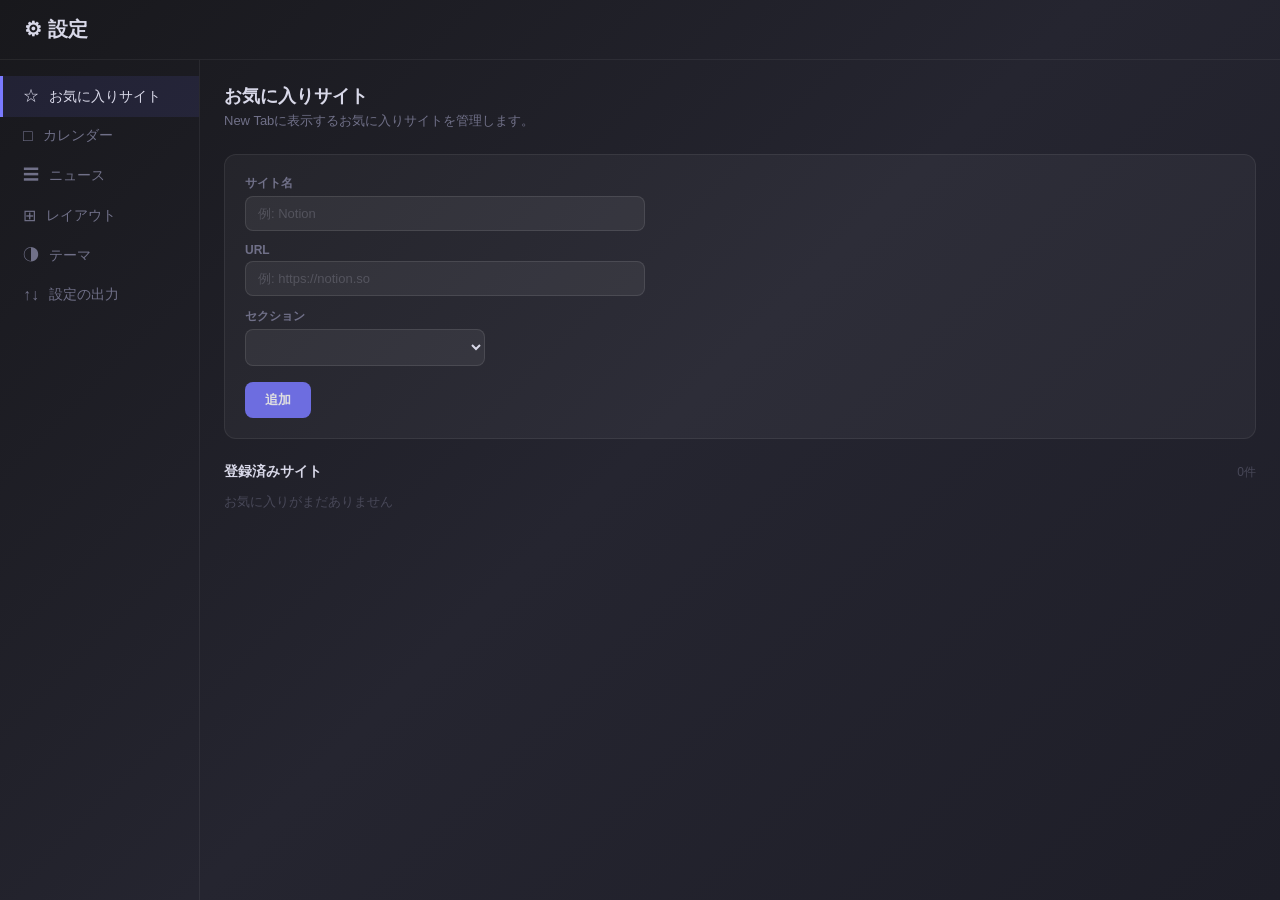
==== options.html @ ac112217 "feat: v1.3.0 - 複数カレンダー対応・レイアウト設定・予定追加モーダルを追加 - Google Calendar API OAuth2連携を追加（identity権限・oauth2設定） " ====
<!DOCTYPE html>
<html lang="ja">
<head>
  <meta charset="UTF-8">
  <meta name="viewport" content="width=device-width, initial-scale=1.0">
  <title>設定 - Custom New Tab</title>
  <link rel="stylesheet" href="css/options.css">
  <script src="js/theme.js"></script>
</head>
<body>
  <div class="options-wrapper">
    <header class="options-header">
      <h1>⚙ 設定</h1>
    </header>
    <div class="options-body">
      <nav class="sidebar">
        <ul class="sidebar-list">
          <li class="sidebar-item active" data-section="favorites">
            <span class="sidebar-icon">☆</span>
            <span class="sidebar-label">お気に入りサイト</span>
          </li>
          <li class="sidebar-item" data-section="calendar">
            <span class="sidebar-icon">□</span>
            <span class="sidebar-label">カレンダー</span>
          </li>
          <li class="sidebar-item" data-section="news">
            <span class="sidebar-icon">☰</span>
            <span class="sidebar-label">ニュース</span>
          </li>
<li class="sidebar-item" data-section="layout">
            <span class="sidebar-icon">⊞</span>
            <span class="sidebar-label">レイアウト</span>
          </li>
          <li class="sidebar-item" data-section="theme">
            <span class="sidebar-icon">◑</span>
            <span class="sidebar-label">テーマ</span>
          </li>
          <li class="sidebar-item" data-section="export">
            <span class="sidebar-icon">↑↓</span>
            <span class="sidebar-label">設定の出力</span>
          </li>
        </ul>
      </nav>
      <main class="main-pane">
        <!-- お気に入りサイト -->
        <div class="settings-section active" id="section-favorites">
          <h2 class="section-title">お気に入りサイト</h2>
          <p class="section-desc">New Tabに表示するお気に入りサイトを管理します。</p>
          <form id="add-fav-form" class="add-form">
            <div class="form-row">
              <div class="form-group">
                <label for="fav-name">サイト名</label>
                <input type="text" id="fav-name" placeholder="例: Notion">
              </div>
              <div class="form-group">
                <label for="fav-url">URL</label>
                <input type="url" id="fav-url" placeholder="例: https://notion.so">
              </div>
              <div class="form-group">
                <label>セクション</label>
                <div class="category-select-wrapper">
                  <select id="fav-category" class="inline-select"></select>
                  <input type="text" id="fav-category-new" class="inline-input" placeholder="新しいセクション名" style="display:none">
                  <button type="button" class="btn btn-inline-cancel" id="cancel-new-category" style="display:none">キャンセル</button>
                </div>
              </div>
            </div>
            <button type="submit" class="btn btn-add">追加</button>
          </form>
          <div class="fav-list-header">
            <h3>登録済みサイト</h3>
            <span class="fav-count" id="fav-count">0件</span>
          </div>
          <div id="favorites-list" class="favorites-list">
            <p class="empty-msg">お気に入りがまだありません</p>
          </div>
        </div>
        <!-- カレンダー（v1.3: OAuth + iCal ハイブリッド対応） -->
        <div class="settings-section" id="section-calendar">
          <h2 class="section-title">カレンダー</h2>

          <!-- ===== 予定追加機能ON/OFF ===== -->
          <div class="add-form" style="margin-bottom:20px">
            <div style="display:flex;align-items:center;justify-content:space-between">
              <div>
                <h3 style="font-size:14px;color:var(--text-heading);margin-bottom:4px">予定追加機能</h3>
                <p class="section-desc" style="margin-bottom:0">ONにすると、カレンダーの日付クリックでGoogleカレンダーに予定を追加できます。</p>
              </div>
              <div class="toggle-switch" id="toggle-event-add"></div>
            </div>
          </div>

          <!-- ===== Google OAuth セクション ===== -->
          <div class="cal-subsection">
            <h3 class="subsection-title">🔗 Googleアカウント（OAuth）</h3>
            <p class="section-desc">Googleアカウントでログインして、Calendar APIで予定を取得します。</p>

            <div class="add-form">
              <div class="form-row">
                <div class="form-group">
                  <label>カラー</label>
                  <div class="cal-color-presets" id="new-cal-color-presets">
                    <span class="cal-preset-dot active" data-color="#6c63ff" style="background:#6c63ff"></span>
                    <span class="cal-preset-dot" data-color="#3d8bff" style="background:#3d8bff"></span>
                    <span class="cal-preset-dot" data-color="#4caf50" style="background:#4caf50"></span>
                    <span class="cal-preset-dot" data-color="#f9c74f" style="background:#f9c74f"></span>
                    <span class="cal-preset-dot" data-color="#e8853d" style="background:#e8853d"></span>
                    <span class="cal-preset-dot" data-color="#ff6b6b" style="background:#ff6b6b"></span>
                  </div>
                </div>
              </div>
              <button type="button" class="btn btn-add" id="add-gcal-btn">Googleアカウントでログイン</button>
              <div id="gcal-add-status" class="ical-status"></div>
            </div>

            <div class="cal-list-header">
              <h4>登録済みアカウント</h4>
            </div>
            <div id="calendar-list" class="calendar-list"></div>
          </div>

          <!-- ===== iCal URL セクション ===== -->
          <div class="cal-subsection" style="margin-top:28px;padding-top:20px;border-top:1px solid var(--divider)">
            <h3 class="subsection-title">📅 iCal URL</h3>
            <p class="section-desc">Outlook、Apple Calendar、その他のカレンダーをiCal URL（.ics）で追加できます。</p>

            <div class="add-form">
              <div class="form-row">
                <div class="form-group" style="flex:2">
                  <label>カレンダー名</label>
                  <input type="text" id="ical-name-input" placeholder="例：会社Outlook" />
                </div>
                <div class="form-group">
                  <label>カラー</label>
                  <div class="cal-color-presets" id="ical-color-presets">
                    <span class="cal-preset-dot active" data-color="#999999" style="background:#999999"></span>
                    <span class="cal-preset-dot" data-color="#6c63ff" style="background:#6c63ff"></span>
                    <span class="cal-preset-dot" data-color="#3d8bff" style="background:#3d8bff"></span>
                    <span class="cal-preset-dot" data-color="#4caf50" style="background:#4caf50"></span>
                    <span class="cal-preset-dot" data-color="#e8853d" style="background:#e8853d"></span>
                    <span class="cal-preset-dot" data-color="#ff6b6b" style="background:#ff6b6b"></span>
                  </div>
                </div>
              </div>
              <div class="form-row">
                <div class="form-group" style="flex:1">
                  <label>iCal URL</label>
                  <input type="url" id="ical-url-input" placeholder="https://...ical / .ics" />
                </div>
              </div>
              <button type="button" class="btn btn-add" id="add-ical-btn">iCal URLを追加</button>
              <div id="ical-add-status" class="ical-status"></div>
            </div>

            <div class="cal-list-header">
              <h4>登録済みiCal</h4>
            </div>
            <div id="ical-list" class="calendar-list"></div>
          </div>

          <!-- ===== 注意事項 ===== -->
          <div class="ical-help" style="margin-top:24px">
            <h3>注意事項</h3>
            <ol>
              <li><strong>Googleカレンダー</strong>は「Googleアカウントでログイン」（OAuth）を推奨</li>
              <li><strong>Outlook / Apple Calendar等</strong>はiCal URLで追加</li>
              <li>同じカレンダーを両方に登録すると予定が重複する場合があります（簡易重複排除あり）</li>
              <li>OAuthトークンは1時間で期限切れ → 自動リフレッシュされます</li>
              <li>iCal URLはCORS制限を受ける場合があります（プロキシ設定が必要な場合あり）</li>
            </ol>
          </div>
        </div>
        <!-- ニュース -->
        <div class="settings-section" id="section-news">
          <h2 class="section-title">ニュース</h2>
          <p class="section-desc">ニュースのソースを切り替えます。</p>
          <div class="add-form">
            <div class="form-row">
              <div class="form-group">
                <label for="news-source">ソース</label>
                <select id="news-source" class="inline-select" style="max-width:400px">
                  <option value="google-general">Google ニュース（総合）</option>
                  <option value="google-tech">Google ニュース（テクノロジー）</option>
                  <option value="google-business">Google ニュース（ビジネス）</option>
                  <option value="google-sports">Google ニュース（スポーツ）</option>
                  <option value="google-entertainment">Google ニュース（エンタメ）</option>
                  <option value="google-science">Google ニュース（科学）</option>
                  <option value="google-health">Google ニュース（健康）</option>
                  <option value="custom">カスタム RSS URL</option>
                </select>
              </div>
              <div class="form-group" id="custom-rss-group" style="display:none">
                <label for="custom-rss-url">RSS URL</label>
                <input type="url" id="custom-rss-url" placeholder="例: https://example.com/feed">
              </div>
            </div>
            <button type="button" class="btn btn-add" id="save-news-source">保存</button>
            <div id="news-status" class="ical-status"></div>
          </div>
        </div>
<!-- v1.3: レイアウト -->
        <div class="settings-section" id="section-layout">
          <h2 class="section-title">レイアウト</h2>
          <p class="section-desc">表示するウィジェットと配置カラムを設定します。</p>
          <div class="add-form">
            <h3 style="font-size:14px;color:var(--text-heading);margin-bottom:8px">ウィジェット配置</h3>
            <p class="section-desc">ウィジェットをドラッグして列を変更、トグルで表示/非表示を切り替えます。</p>
            <div class="layout-dnd-container" id="layout-dnd-container">
              <div class="layout-col-zone">
                <div class="layout-col-label">左</div>
                <div class="layout-drop-area" data-zone="left" id="zone-left"></div>
              </div>
              <div class="layout-resize-handle" data-handle-idx="0"></div>
              <div class="layout-col-zone">
                <div class="layout-col-label">中央</div>
                <div class="layout-drop-area" data-zone="center" id="zone-center"></div>
              </div>
              <div class="layout-resize-handle" data-handle-idx="1"></div>
              <div class="layout-col-zone">
                <div class="layout-col-label">右</div>
                <div class="layout-drop-area" data-zone="right" id="zone-right"></div>
              </div>
            </div>
            <p class="section-desc" style="margin-top:8px">境界線をドラッグしてカラム幅を調整。</p>
            <div class="layout-hidden-tray">
              <div class="layout-col-label" style="margin-bottom:6px">非表示</div>
              <div class="layout-drop-area layout-drop-area--hidden" data-zone="hidden" id="zone-hidden"></div>
            </div>
          </div>
        </div>
        <!-- テーマ -->
        <div class="settings-section" id="section-theme">
          <h2 class="section-title">テーマ</h2>
          <p class="section-desc">New Tabと設定画面の配色テーマを選択します。</p>
          <div class="theme-grid" id="theme-grid"></div>
        </div>
        <!-- 設定の出力 -->
        <div class="settings-section" id="section-export">
          <h2 class="section-title">設定の出力</h2>
          <p class="section-desc">設定のバックアップと復元ができます。※Googleアカウント（OAuth）のトークンは除外されます。インポート後は再ログインが必要です。</p>
          <div class="add-form">
            <h3 style="font-size:14px;color:var(--text-heading);margin-bottom:12px">エクスポート</h3>
            <p class="section-desc">現在の設定をJSONファイルとして保存します。</p>
            <button type="button" class="btn btn-add" id="export-btn">設定をエクスポート</button>
          </div>
          <div class="add-form">
            <h3 style="font-size:14px;color:var(--text-heading);margin-bottom:12px">インポート</h3>
            <p class="section-desc">JSONファイルから設定を復元します。<strong>現在の設定は全て上書きされます。</strong></p>
            <label class="btn btn-add" style="display:inline-block;cursor:pointer;">
              ファイルを選択してインポート
              <input type="file" id="import-file-input" accept=".json" style="display:none">
            </label>
            <div id="import-status" class="ical-status"></div>
          </div>
        </div>
      </main>
    </div>
    <div class="modal-overlay" id="modal-overlay">
      <div class="modal-dialog">
        <p class="modal-message" id="modal-message"></p>
        <div class="modal-actions">
          <button class="btn btn-modal-cancel" id="modal-cancel">キャンセル</button>
          <button class="btn btn-modal-confirm" id="modal-confirm">🗑️</button>
        </div>
      </div>
    </div>
    <div id="status-msg" class="status-msg"></div>
  </div>
  <script src="js/options.js"></script>
</body>
</html>
---- css/options.css ----
/* ===== テーマ定義 ===== */
:root, [data-theme="dark-purple"] {
  --bg-gradient: linear-gradient(135deg, #0f0c29, #302b63, #24243e);
  --card-bg: rgba(255,255,255,0.07);
  --card-border: rgba(255,255,255,0.1);
  --text-primary: #e0e0e0;
  --text-heading: #fff;
  --text-secondary: #8b9dc3;
  --text-muted: #666;
  --text-placeholder: rgba(255,255,255,0.3);
  --accent: #6c63ff;
  --accent-light: rgba(108,99,255,0.12);
  --accent-glow: rgba(108,99,255,0.3);
  --input-bg: rgba(255,255,255,0.08);
  --input-border: rgba(255,255,255,0.12);
  --input-focus-border: rgba(108,99,255,0.6);
  --input-focus-bg: rgba(255,255,255,0.12);
  --hover-bg: rgba(255,255,255,0.05);
  --divider: rgba(255,255,255,0.08);
  --danger: #ff6b6b;
  --danger-bg: rgba(255,107,107,0.15);
  --sidebar-active-bg: rgba(108,99,255,0.12);
  --sidebar-active-border: #6c63ff;
  --option-bg: #1e1b3a;
}
[data-theme="midnight"] {
  --bg-gradient: linear-gradient(135deg, #020b1a, #0a1e3d, #071533);
  --card-bg: rgba(50,120,220,0.07); --card-border: rgba(50,120,220,0.12);
  --text-primary: #c8d6e8; --text-heading: #e8f0ff; --text-secondary: #6889b3; --text-muted: #3a5070;
  --text-placeholder: rgba(200,214,232,0.3);
  --accent: #3d8bff; --accent-light: rgba(61,139,255,0.12); --accent-glow: rgba(61,139,255,0.3);
  --input-bg: rgba(50,120,220,0.1); --input-border: rgba(50,120,220,0.15);
  --input-focus-border: rgba(61,139,255,0.6); --input-focus-bg: rgba(50,120,220,0.18);
  --hover-bg: rgba(50,120,220,0.05); --divider: rgba(50,120,220,0.1);
  --danger: #ff6b6b; --danger-bg: rgba(255,107,107,0.15);
  --sidebar-active-bg: rgba(61,139,255,0.12); --sidebar-active-border: #3d8bff;
  --option-bg: #0c1e38;
}
[data-theme="forest"] {
  --bg-gradient: linear-gradient(135deg, #060f08, #142a18, #0e2012);
  --card-bg: rgba(60,180,100,0.06); --card-border: rgba(60,180,100,0.1);
  --text-primary: #c0d8c8; --text-heading: #e0f0e4; --text-secondary: #5ea07a; --text-muted: #3a6050;
  --text-placeholder: rgba(192,216,200,0.3);
  --accent: #4caf50; --accent-light: rgba(76,175,80,0.12); --accent-glow: rgba(76,175,80,0.3);
  --input-bg: rgba(60,180,100,0.08); --input-border: rgba(60,180,100,0.12);
  --input-focus-border: rgba(76,175,80,0.6); --input-focus-bg: rgba(60,180,100,0.15);
  --hover-bg: rgba(60,180,100,0.05); --divider: rgba(60,180,100,0.08);
  --danger: #ff6b6b; --danger-bg: rgba(255,107,107,0.15);
  --sidebar-active-bg: rgba(76,175,80,0.12); --sidebar-active-border: #4caf50;
  --option-bg: #0c1a10;
}
[data-theme="sunset"] {
  --bg-gradient: linear-gradient(135deg, #1a0e05, #33201a, #281208);
  --card-bg: rgba(255,160,80,0.06); --card-border: rgba(255,160,80,0.1);
  --text-primary: #e0d0c0; --text-heading: #f5e8d8; --text-secondary: #b08860; --text-muted: #705838;
  --text-placeholder: rgba(224,208,192,0.3);
  --accent: #e8853d; --accent-light: rgba(232,133,61,0.12); --accent-glow: rgba(232,133,61,0.3);
  --input-bg: rgba(255,160,80,0.08); --input-border: rgba(255,160,80,0.12);
  --input-focus-border: rgba(232,133,61,0.6); --input-focus-bg: rgba(255,160,80,0.15);
  --hover-bg: rgba(255,160,80,0.05); --divider: rgba(255,160,80,0.08);
  --danger: #ff6b6b; --danger-bg: rgba(255,107,107,0.15);
  --sidebar-active-bg: rgba(232,133,61,0.12); --sidebar-active-border: #e8853d;
  --option-bg: #271510;
}
[data-theme="light"] {
  --bg-gradient: linear-gradient(135deg, #eef0f5, #e0e2ea, #f0f2f8);
  --card-bg: rgba(255,255,255,0.7); --card-border: rgba(0,0,0,0.08);
  --text-primary: #333; --text-heading: #111; --text-secondary: #666; --text-muted: #999;
  --text-placeholder: rgba(0,0,0,0.25);
  --accent: #5b57d1; --accent-light: rgba(91,87,209,0.1); --accent-glow: rgba(91,87,209,0.15);
  --input-bg: rgba(0,0,0,0.04); --input-border: rgba(0,0,0,0.1);
  --input-focus-border: rgba(91,87,209,0.5); --input-focus-bg: rgba(0,0,0,0.06);
  --hover-bg: rgba(0,0,0,0.03); --divider: rgba(0,0,0,0.06);
  --danger: #e05555; --danger-bg: rgba(224,85,85,0.1);
  --sidebar-active-bg: rgba(91,87,209,0.1); --sidebar-active-border: #5b57d1;
  --option-bg: #f0f0f5;
}
[data-theme="slate"] {
  --bg-gradient: linear-gradient(135deg, #18181c, #252530, #1e1e28);
  --card-bg: rgba(255,255,255,0.04); --card-border: rgba(255,255,255,0.07);
  --text-primary: #b8b8c8; --text-heading: #d8d8e8; --text-secondary: #707088; --text-muted: #484858;
  --text-placeholder: rgba(184,184,200,0.25);
  --accent: #7a7aff; --accent-light: rgba(122,122,255,0.1); --accent-glow: rgba(122,122,255,0.2);
  --input-bg: rgba(255,255,255,0.06); --input-border: rgba(255,255,255,0.1);
  --input-focus-border: rgba(122,122,255,0.5); --input-focus-bg: rgba(255,255,255,0.1);
  --hover-bg: rgba(255,255,255,0.04); --divider: rgba(255,255,255,0.06);
  --danger: #ff6b6b; --danger-bg: rgba(255,107,107,0.12);
  --sidebar-active-bg: rgba(122,122,255,0.1); --sidebar-active-border: #7a7aff;
  --option-bg: #1e1e26;
}

* { margin:0; padding:0; box-sizing:border-box; }
body { font-family:'Segoe UI','Noto Sans JP',sans-serif; background: var(--bg-gradient); color: var(--text-primary); min-height:100vh; }
.options-wrapper { display:flex; flex-direction:column; height:100vh; }
.options-header { display:flex; align-items:center; justify-content:space-between; padding:16px 24px; border-bottom:1px solid var(--divider); flex-shrink:0; }
.options-header h1 { font-size:20px; color: var(--text-heading); }
.options-body { display:flex; flex:1; overflow:hidden; }

/* サイドバー */
.sidebar { width:200px; flex-shrink:0; border-right:1px solid var(--divider); padding:16px 0; overflow-y:auto; }
.sidebar-list { list-style:none; }
.sidebar-item { display:flex; align-items:center; gap:10px; padding:10px 20px; cursor:pointer; color: var(--text-secondary); font-size:14px; transition:all 0.2s; border-left:3px solid transparent; }
.sidebar-item:hover { background: var(--hover-bg); color: var(--text-primary); }
.sidebar-item.active { background: var(--sidebar-active-bg); color: var(--text-heading); border-left-color: var(--sidebar-active-border); }
.sidebar-icon { font-size:16px; flex-shrink:0; }
.sidebar-label { white-space:nowrap; overflow:hidden; text-overflow:ellipsis; }

/* メインペイン */
.main-pane { flex:1; overflow-y:auto; padding:24px; }
.settings-section { display:none; }
.settings-section.active { display:block; }
.section-title { font-size:18px; color: var(--text-heading); margin-bottom:4px; }
.section-desc { font-size:13px; color: var(--text-secondary); margin-bottom:24px; }

/* フォーム */
.add-form { background: var(--card-bg); border:1px solid var(--card-border); border-radius:12px; padding:20px; margin-bottom:24px; }
.form-row { display:flex; flex-direction:column; gap:12px; margin-bottom:16px; }
.form-group { display:flex; flex-direction:column; gap:4px; }
.form-group label { font-size:12px; color: var(--text-secondary); font-weight:600; }
.form-group input { background: var(--input-bg); border:1px solid var(--input-border); border-radius:8px; padding:9px 12px; color: var(--text-heading); font-size:13px; outline:none; transition:all 0.2s; max-width:400px; }
.form-group input:focus { border-color: var(--input-focus-border); background: var(--input-focus-bg); box-shadow:0 0 12px var(--accent-glow); }
.form-group input::placeholder { color: var(--text-placeholder); }
.form-hint { font-size:11px; color: var(--text-muted); margin-top:2px; }

/* ボタン */
.btn { border:none; border-radius:8px; padding:9px 20px; font-size:13px; font-weight:600; cursor:pointer; transition:all 0.2s; }
.btn-add { background: rgba(var(--accent),0.7); color:#fff; background: var(--accent); opacity:0.85; }
.btn-add:hover { opacity:1; box-shadow:0 0 16px var(--accent-glow); }
.btn-delete { background: transparent; color: var(--danger); padding:4px 6px; font-size:14px; opacity:0.45; border-radius:6px; line-height:1; }
.btn-delete:hover { opacity:1; background: var(--danger-bg); }
.btn-edit { background: transparent; color: var(--text-muted); padding:4px 6px; font-size:14px; opacity:0.45; border-radius:6px; line-height:1; }
.btn-edit:hover { opacity:0.9; color: var(--text-heading); background: var(--hover-bg); }

/* お気に入り一覧 */
.fav-list-header { display:flex; align-items:center; justify-content:space-between; margin-bottom:12px; }
.fav-list-header h3 { font-size:14px; color: var(--text-heading); }
.fav-count { font-size:12px; color: var(--text-muted); }
.favorites-list { display:flex; flex-direction:column; gap:2px; max-width:440px; }
.fav-category-group { margin-bottom:12px; }
.fav-category-title { display:flex; align-items:center; gap:8px; padding:8px 12px; background: var(--hover-bg); border-radius:8px; margin-bottom:4px; cursor:grab; }
.fav-category-title:active { cursor:grabbing; }
.fav-category-name { font-size:13px; color: var(--text-heading); font-weight:600; flex:1; }
.fav-category-actions { display:flex; gap:6px; }
.fav-category-drag { color: var(--text-muted); font-size:16px; cursor:grab; user-select:none; }
.fav-row { display:flex; align-items:center; gap:8px; padding:8px 12px 8px 28px; border-radius:8px; transition:background 0.15s; cursor:grab; }
.fav-row:hover { background: var(--hover-bg); }
.fav-row:active { cursor:grabbing; }
.fav-row-drag { color: var(--text-muted); font-size:14px; cursor:grab; user-select:none; }
.fav-row-icon { width:20px; height:20px; border-radius:4px; }
.fav-row-info { display:flex; flex-direction:column; flex:1; min-width:0; gap:1px; }
.fav-row-name { font-size:13px; color: var(--text-primary); overflow:hidden; text-overflow:ellipsis; white-space:nowrap; }
.fav-row-url { font-size:11px; color: var(--text-muted); overflow:hidden; text-overflow:ellipsis; white-space:nowrap; }
.fav-row-actions { display:flex; gap:6px; opacity:0; transition:opacity 0.2s; }
.fav-row:hover .fav-row-actions { opacity:1; }
.fav-row.editing { background: var(--accent-light); }
.fav-row.editing .fav-row-actions { opacity:1; }
.fav-row.editing .fav-row-info { gap:4px; }
.fav-row.editing .inline-edit-input { width:100%; }
.inline-edit-input { background: var(--input-bg); border:1px solid var(--input-focus-border); border-radius:6px; padding:6px 10px; color: var(--text-heading); font-size:13px; outline:none; width:100%; }
.inline-select { background: var(--input-bg); border:1px solid var(--input-border); border-radius:8px; padding:9px 12px; color: var(--text-heading); font-size:13px; outline:none; min-width:240px; cursor:pointer; }
.inline-select:focus { border-color: var(--input-focus-border); }
.inline-select option { color: var(--text-heading); background-color: var(--option-bg); }
.inline-input { background: var(--input-bg); border:1px solid var(--input-border); border-radius:8px; padding:9px 12px; color: var(--text-heading); font-size:13px; outline:none; min-width:200px; }
.inline-input:focus { border-color: var(--input-focus-border); }
.category-select-wrapper { display:flex; align-items:center; gap:8px; flex-wrap:wrap; max-width:520px; }
.drag-over-above { border-top:2px solid var(--accent) !important; }
.drag-over-below { border-bottom:2px solid var(--accent) !important; }
.dragging { opacity:0.4; }
.modal-overlay { display:none; position:fixed; top:0; left:0; width:100%; height:100%; background:rgba(0,0,0,0.6); z-index:1000; justify-content:center; align-items:center; }
.modal-overlay.show { display:flex; }
.modal-dialog { background: var(--card-bg); border:1px solid var(--card-border); border-radius:16px; padding:28px; min-width:320px; max-width:440px; backdrop-filter:blur(20px); }
.modal-message { font-size:15px; color: var(--text-heading); margin-bottom:24px; line-height:1.6; }
.modal-actions { display:flex; gap:12px; justify-content:flex-end; }
.btn-modal-cancel { background: var(--input-bg); color: var(--text-secondary); }
.btn-modal-cancel:hover { background: var(--hover-bg); color: var(--text-heading); }
.btn-modal-confirm { background: var(--danger-bg); color: var(--danger); }
.btn-modal-confirm:hover { opacity:0.8; }
.ical-help { margin-top:16px; }
.ical-help h3 { font-size:14px; color: var(--text-heading); margin-bottom:12px; }
.ical-help ol { padding-left:20px; }
.ical-help li { font-size:13px; color: var(--text-secondary); margin-bottom:8px; line-height:1.6; }
.ical-btn-row { display:flex; gap:8px; margin-bottom:12px; }
.ical-status { font-size:13px; color: var(--text-secondary); margin-top:8px; }
.status-msg { position:fixed; bottom:24px; left:50%; transform:translateX(-50%); background: var(--accent); color:#fff; padding:10px 24px; border-radius:10px; font-size:13px; font-weight:600; opacity:0; transition:opacity 0.3s; pointer-events:none; z-index:2000; }
.status-msg.show { opacity:1; }
.empty-msg { color: var(--text-muted); font-size:13px; }
.btn-inline-cancel { background: var(--input-bg); color: var(--text-secondary); padding:9px 14px; font-size:12px; border:none; border-radius:8px; cursor:pointer; }
.btn-inline-cancel:hover { background: var(--hover-bg); color: var(--text-heading); }
.toggle-switch { position:relative; width:44px; height:24px; background: var(--input-bg); border:1px solid var(--input-border); border-radius:12px; cursor:pointer; transition:all 0.3s; flex-shrink:0; }
.toggle-switch::after { content:''; position:absolute; top:2px; left:2px; width:18px; height:18px; background: var(--text-muted); border-radius:50%; transition:all 0.3s; }
.toggle-switch.active { background: var(--accent); border-color: var(--accent); }
.toggle-switch.active::after { transform:translateX(20px); background:#fff; }
.toggle-switch.disabled { opacity:0.3; cursor:not-allowed; }
/* ===== テーマ選択 ===== */
.theme-grid { display:grid; grid-template-columns:repeat(3,1fr); gap:16px; max-width:600px; }
.theme-card { cursor:pointer; border-radius:12px; border:2px solid transparent; padding:4px; transition:all 0.2s; }
.theme-card:hover { border-color: var(--input-border); }
.theme-card.active { border-color: var(--accent); box-shadow:0 0 12px var(--accent-glow); }
.theme-preview { height:80px; border-radius:8px; position:relative; overflow:hidden; display:flex; align-items:flex-end; padding:8px; gap:4px; }
.theme-preview-bar { position:absolute; top:8px; left:50%; transform:translateX(-50%); width:60%; height:8px; border-radius:4px; background:rgba(255,255,255,0.15); }
.tp-card { flex:1; height:28px; border-radius:4px; background:rgba(255,255,255,0.1); }
.theme-card-name { display:block; text-align:center; font-size:12px; color: var(--text-secondary); margin-top:6px; font-weight:600; }
.theme-card.active .theme-card-name { color: var(--accent); }
/* ===== v1.3: 複数カレンダー管理UI ===== */
.cal-list-header { display:flex; align-items:center; justify-content:space-between; margin-bottom:12px; }
.cal-list-header h3 { font-size:14px; color: var(--text-heading); }
.calendar-list { display:flex; flex-direction:column; gap:2px; margin-bottom:16px; }
.cal-item { display:flex; align-items:center; gap:10px; padding:10px 12px; border-radius:8px; transition:background 0.15s; border:2px solid transparent; }
.cal-item:hover { background: var(--hover-bg); }
.cal-color-dot { width:12px; height:12px; border-radius:50%; flex-shrink:0; }
.cal-item-name { font-size:13px; color: var(--text-primary); font-weight:600; min-width:80px; }
.cal-item-url { font-size:11px; color: var(--text-muted); flex:1; overflow:hidden; text-overflow:ellipsis; white-space:nowrap; min-width:0; }
.cal-item-actions { display:flex; align-items:center; gap:8px; flex-shrink:0; }
.cal-color-input { width:32px; height:32px; border:none; border-radius:6px; cursor:pointer; background:transparent; padding:0; }
.cal-color-input::-webkit-color-swatch-wrapper { padding:2px; }
.cal-color-input::-webkit-color-swatch { border:1px solid var(--input-border); border-radius:4px; }
/* ===== v1.3: カレンダーカラープリセット ===== */
.cal-color-presets { display:flex; gap:6px; align-items:center; padding:4px 0; }
.cal-preset-dot { width:20px; height:20px; border-radius:50%; cursor:pointer; border:2px solid transparent; transition:all 0.2s; flex-shrink:0; }
.cal-preset-dot:hover { transform:scale(1.15); }
.cal-preset-dot.active { border-color:var(--text-heading); }
.cal-item-presets .cal-preset-dot { width:14px; height:14px; border-width:1.5px; }
/* ===== v1.3: カラム配置・レイアウト設定 ===== */
.layout-dnd-container { display:flex; gap:12px; max-width:580px; }
.layout-col-zone { flex:1; display:flex; flex-direction:column; gap:6px; }
.layout-col-label { font-size:11px; font-weight:700; color: var(--text-secondary); text-align:center; text-transform:uppercase; letter-spacing:0.05em; padding-bottom:4px; border-bottom:2px solid var(--divider); }
.layout-drop-area { min-height:64px; border-radius:8px; border:2px dashed var(--divider); padding:6px; display:flex; flex-direction:column; gap:6px; transition:border-color 0.15s, background 0.15s; }
.layout-drop-area.drag-over { border-color: var(--accent); background: var(--accent-light); }
.layout-widget-card { display:flex; align-items:center; gap:8px; padding:8px 10px; border-radius:6px; background: var(--card-bg); border:1px solid var(--card-border); cursor:grab; transition:opacity 0.15s, box-shadow 0.15s; min-width:0; overflow:hidden; }
.layout-widget-card:hover { box-shadow:0 2px 8px rgba(0,0,0,0.15); }
.layout-widget-card.dragging { opacity:0.4; cursor:grabbing; }
.layout-widget-card.hidden-widget { opacity:0.5; }
.layout-drag-handle { color: var(--text-muted); font-size:14px; cursor:grab; user-select:none; flex-shrink:0; }
.layout-widget-name { font-size:13px; color: var(--text-heading); font-weight:600; flex:1; white-space:nowrap; overflow:hidden; text-overflow:ellipsis; min-width:0; }
.layout-resize-handle { width:12px; flex-shrink:0; cursor:col-resize; display:flex; align-items:center; justify-content:center; }
.layout-resize-handle::after { content:''; width:3px; height:40px; background: var(--divider); border-radius:2px; transition:background 0.15s, height 0.15s; }
.layout-resize-handle:hover::after { background: var(--accent); height:60px; }
.layout-hidden-tray { max-width:580px; margin-top:16px; padding-top:12px; border-top:1px dashed var(--divider); }
.layout-drop-area--hidden { border-color: var(--danger); background: var(--danger-bg); min-height:48px; }
.layout-drop-area--hidden.drag-over { border-color: var(--danger); background: rgba(255,107,107,0.2); }
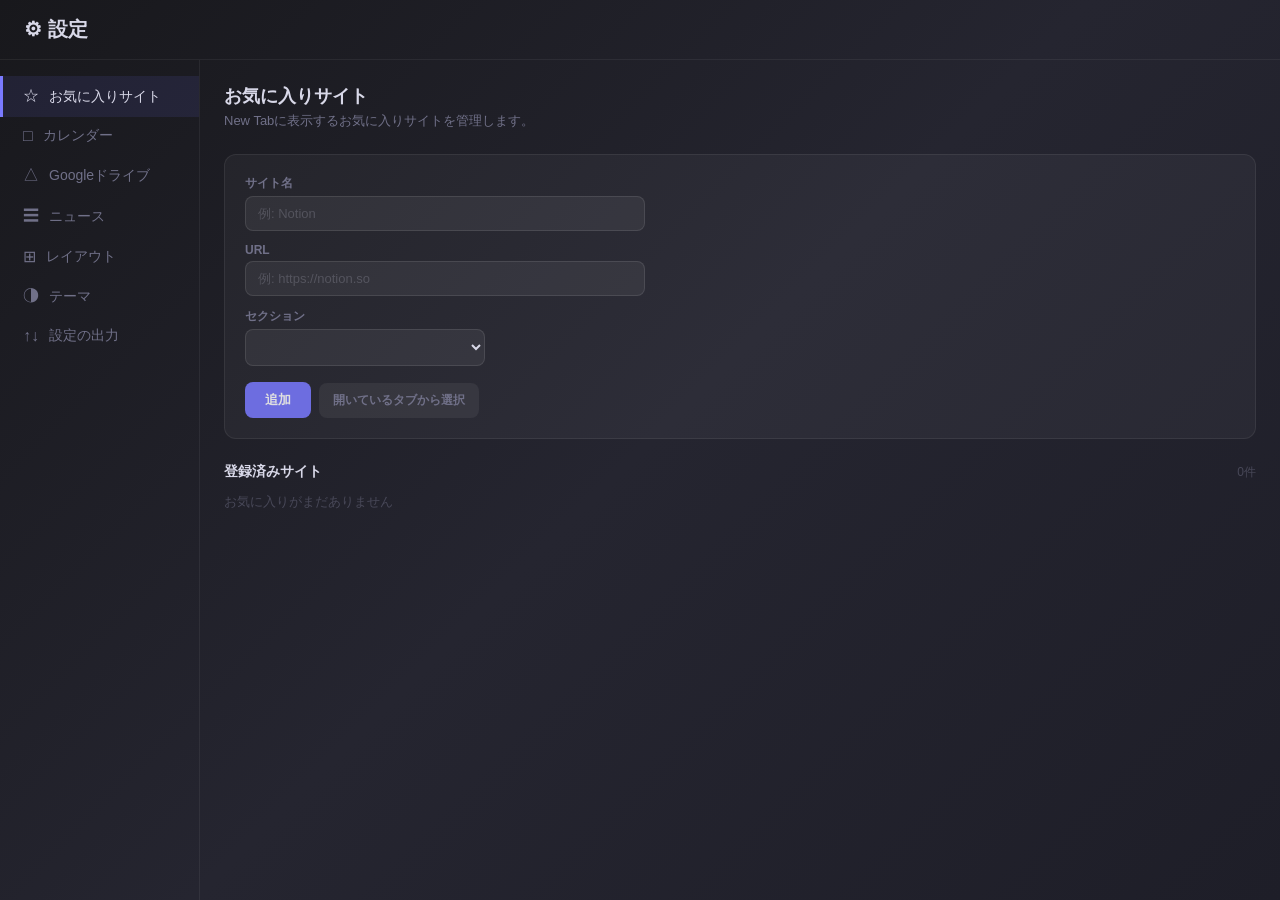
==== commit c8963116: "feat: バグ修正・機能追加・Drive対応強化 - [fix] 列数削減時にウィジェットが消失するバグを修正（範囲外は非表示に） - [feat] お気に入りセクションの折りたたみ機能を追加 - " ====
--- a/options.html
+++ b/options.html
@@ -6,6 +6,7 @@
   <title>設定 - Custom New Tab</title>
   <link rel="stylesheet" href="css/options.css">
   <script src="js/theme.js"></script>
+  <script src="js/utils.js"></script>
 </head>
 <body>
   <div class="options-wrapper">
@@ -23,11 +24,15 @@
             <span class="sidebar-icon">□</span>
             <span class="sidebar-label">カレンダー</span>
           </li>
+          <li class="sidebar-item" data-section="drive">
+            <span class="sidebar-icon">△</span>
+            <span class="sidebar-label">Googleドライブ</span>
+          </li>
           <li class="sidebar-item" data-section="news">
             <span class="sidebar-icon">☰</span>
             <span class="sidebar-label">ニュース</span>
           </li>
-<li class="sidebar-item" data-section="layout">
+          <li class="sidebar-item" data-section="layout">
             <span class="sidebar-icon">⊞</span>
             <span class="sidebar-label">レイアウト</span>
           </li>
@@ -65,7 +70,11 @@
                 </div>
               </div>
             </div>
-            <button type="submit" class="btn btn-add">追加</button>
+            <div class="fav-form-actions">
+              <button type="submit" class="btn btn-add">追加</button>
+              <button type="button" class="btn btn-inline-cancel" id="pick-from-tabs-btn">開いているタブから選択</button>
+            </div>
+            <div id="tab-picker" class="tab-picker" style="display:none"></div>
           </form>
           <div class="fav-list-header">
             <h3>登録済みサイト</h3>
@@ -169,6 +178,30 @@
               <li>iCal URLはCORS制限を受ける場合があります（プロキシ設定が必要な場合あり）</li>
             </ol>
           </div>
+        </div>
+        <!-- Googleドライブ -->
+        <div class="settings-section" id="section-drive">
+          <h2 class="section-title">Googleドライブ</h2>
+          <p class="section-desc">Googleアカウントでログインして、最近のファイルとスター付きファイルをNew Tabに表示します。</p>
+          <div class="add-form">
+            <button type="button" class="btn btn-add" id="add-drive-btn">Googleアカウントでログイン</button>
+            <div id="drive-add-status" class="ical-status"></div>
+          </div>
+          <div class="add-form" style="margin-bottom:20px">
+            <h3 style="font-size:14px;color:var(--text-heading);margin-bottom:12px">デフォルト表示</h3>
+            <div style="display:flex;gap:16px">
+              <label style="display:flex;align-items:center;gap:6px;font-size:13px;color:var(--text-primary);cursor:pointer">
+                <input type="radio" name="drive-default-tab" value="recent"> 最近
+              </label>
+              <label style="display:flex;align-items:center;gap:6px;font-size:13px;color:var(--text-primary);cursor:pointer">
+                <input type="radio" name="drive-default-tab" value="starred"> ★ スター付き
+              </label>
+            </div>
+          </div>
+          <div class="cal-list-header">
+            <h4>登録済みアカウント</h4>
+          </div>
+          <div id="drive-account-list" class="calendar-list"></div>
         </div>
         <!-- ニュース -->
         <div class="settings-section" id="section-news">
@@ -198,7 +231,7 @@
             <div id="news-status" class="ical-status"></div>
           </div>
         </div>
-<!-- v1.3: レイアウト -->
+        <!-- レイアウト -->
         <div class="settings-section" id="section-layout">
           <h2 class="section-title">レイアウト</h2>
           <p class="section-desc">表示するウィジェットと配置カラムを設定します。</p>
@@ -267,6 +300,7 @@
     <div id="status-msg" class="status-msg"></div>
   </div>
   <script src="js/options.js"></script>
+  <script>initOptionsPanel();</script>
 </body>
 </html>
 	
--- a/css/options.css
+++ b/css/options.css
@@ -92,6 +92,14 @@
 * { margin:0; padding:0; box-sizing:border-box; }
 body { font-family:'Segoe UI','Noto Sans JP',sans-serif; background: var(--bg-gradient); color: var(--text-primary); min-height:100vh; }
 .options-wrapper { display:flex; flex-direction:column; height:100vh; }
+
+/* ===== Settings Overlay (newtab embedded) ===== */
+.settings-overlay { display:flex; position:fixed; inset:0; background:rgba(0,0,0,0.65); z-index:200; align-items:center; justify-content:center; opacity:0; visibility:hidden; pointer-events:none; transition:opacity 0.18s, visibility 0.18s; }
+.settings-overlay.show { opacity:1; visibility:visible; pointer-events:auto; }
+.settings-panel { width:min(920px,95vw); height:min(82vh,720px); background:var(--option-bg,#1e1e26); border-radius:16px; border:1px solid var(--card-border); overflow:hidden; position:relative; display:flex; flex-direction:column; box-shadow:0 24px 64px rgba(0,0,0,0.55); }
+.settings-panel .options-wrapper { height:100%; background:transparent; }
+.settings-close-btn { background:transparent; border:none; color:var(--text-secondary); font-size:22px; line-height:1; padding:4px 8px; border-radius:6px; cursor:pointer; transition:all 0.2s; flex-shrink:0; }
+.settings-close-btn:hover { color:var(--text-heading); background:var(--hover-bg); }
 .options-header { display:flex; align-items:center; justify-content:space-between; padding:16px 24px; border-bottom:1px solid var(--divider); flex-shrink:0; }
 .options-header h1 { font-size:20px; color: var(--text-heading); }
 .options-body { display:flex; flex:1; overflow:hidden; }
@@ -157,6 +165,17 @@
 .fav-row.editing .fav-row-info { gap:4px; }
 .fav-row.editing .inline-edit-input { width:100%; }
 .inline-edit-input { background: var(--input-bg); border:1px solid var(--input-focus-border); border-radius:6px; padding:6px 10px; color: var(--text-heading); font-size:13px; outline:none; width:100%; }
+/* ===== タブピッカー ===== */
+.fav-form-actions { display:flex; align-items:center; gap:8px; flex-wrap:wrap; }
+.tab-picker { margin-top:8px; border:1px solid var(--card-border); border-radius:8px; overflow:hidden; max-height:220px; overflow-y:auto; background: var(--card-bg); }
+.tab-picker::-webkit-scrollbar { width:4px; }
+.tab-picker::-webkit-scrollbar-thumb { background: var(--divider); border-radius:2px; }
+.tab-item { display:flex; align-items:center; gap:10px; padding:8px 12px; cursor:pointer; transition:background 0.15s; }
+.tab-item:hover { background: var(--hover-bg); }
+.tab-favicon { width:16px; height:16px; border-radius:2px; flex-shrink:0; font-size:14px; }
+.tab-info { display:flex; flex-direction:column; min-width:0; }
+.tab-title { font-size:13px; color: var(--text-heading); overflow:hidden; text-overflow:ellipsis; white-space:nowrap; }
+.tab-url { font-size:11px; color: var(--text-muted); overflow:hidden; text-overflow:ellipsis; white-space:nowrap; }
 .inline-select { background: var(--input-bg); border:1px solid var(--input-border); border-radius:8px; padding:9px 12px; color: var(--text-heading); font-size:13px; outline:none; min-width:240px; cursor:pointer; }
 .inline-select:focus { border-color: var(--input-focus-border); }
 .inline-select option { color: var(--text-heading); background-color: var(--option-bg); }
@@ -166,8 +185,8 @@
 .drag-over-above { border-top:2px solid var(--accent) !important; }
 .drag-over-below { border-bottom:2px solid var(--accent) !important; }
 .dragging { opacity:0.4; }
-.modal-overlay { display:none; position:fixed; top:0; left:0; width:100%; height:100%; background:rgba(0,0,0,0.6); z-index:1000; justify-content:center; align-items:center; }
-.modal-overlay.show { display:flex; }
+.modal-overlay { display:flex; position:fixed; top:0; left:0; width:100%; height:100%; background:rgba(0,0,0,0.6); z-index:1000; justify-content:center; align-items:center; opacity:0; visibility:hidden; pointer-events:none; transition:opacity 0.15s, visibility 0.15s; }
+.modal-overlay.show { opacity:1; visibility:visible; pointer-events:auto; }
 .modal-dialog { background: var(--card-bg); border:1px solid var(--card-border); border-radius:16px; padding:28px; min-width:320px; max-width:440px; backdrop-filter:blur(20px); }
 .modal-message { font-size:15px; color: var(--text-heading); margin-bottom:24px; line-height:1.6; }
 .modal-actions { display:flex; gap:12px; justify-content:flex-end; }
@@ -191,6 +210,28 @@
 .toggle-switch.active { background: var(--accent); border-color: var(--accent); }
 .toggle-switch.active::after { transform:translateX(20px); background:#fff; }
 .toggle-switch.disabled { opacity:0.3; cursor:not-allowed; }
+/* ===== 検索エンジン設定 ===== */
+.engine-list-header { display:flex; align-items:center; justify-content:space-between; margin-bottom:12px; }
+.engine-list-header h3 { font-size:14px; color: var(--text-heading); }
+.engine-enabled-count { font-size:12px; color: var(--text-secondary); }
+.engine-list { display:flex; flex-direction:column; gap:2px; }
+.engine-row { display:flex; align-items:center; gap:10px; padding:10px 12px; border-radius:8px; transition:background 0.15s; border:2px solid transparent; cursor:grab; }
+.engine-row:hover { background: var(--hover-bg); }
+.engine-row:active { cursor:grabbing; }
+.engine-drag { color: var(--text-muted); font-size:16px; cursor:grab; user-select:none; }
+.engine-icon { width:20px; height:20px; border-radius:4px; }
+.engine-name { font-size:13px; color: var(--text-primary); flex:1; }
+.engine-actions { display:flex; align-items:center; gap:10px; }
+.search-preview-wrapper { margin-bottom:20px; }
+.search-preview-wrapper h3 { font-size:14px; color: var(--text-heading); margin-bottom:12px; }
+.search-preview-area { display:flex; gap:12px; justify-content:center; padding:20px; background: var(--card-bg); border:1px solid var(--card-border); border-radius:12px; min-height:60px; align-items:center; }
+.search-preview-area .empty-msg { text-align:center; }
+.search-preview-area[data-count="3"] .preview-search-box { max-width:200px; }
+.search-preview-area[data-count="4"] .preview-search-box { max-width:160px; }
+.preview-search-box { display:flex; align-items:center; gap:6px; background: var(--input-bg); border:1px solid var(--input-border); border-radius:20px; padding:6px 14px; flex:1; max-width:280px; }
+.preview-icon { width:14px; height:14px; border-radius:2px; }
+.preview-placeholder { font-size:11px; color: var(--text-placeholder); white-space:nowrap; overflow:hidden; text-overflow:ellipsis; }
+
 /* ===== テーマ選択 ===== */
 .theme-grid { display:grid; grid-template-columns:repeat(3,1fr); gap:16px; max-width:600px; }
 .theme-card { cursor:pointer; border-radius:12px; border:2px solid transparent; padding:4px; transition:all 0.2s; }
@@ -201,6 +242,14 @@
 .tp-card { flex:1; height:28px; border-radius:4px; background:rgba(255,255,255,0.1); }
 .theme-card-name { display:block; text-align:center; font-size:12px; color: var(--text-secondary); margin-top:6px; font-weight:600; }
 .theme-card.active .theme-card-name { color: var(--accent); }
+/* ===== アカウントカード ===== */
+.account-card { display:flex; align-items:center; gap:12px; padding:12px 14px; border-radius:8px; border:1px solid var(--card-border); border-left:3px solid var(--accent); background:var(--card-bg); margin-bottom:6px; transition:background 0.15s; }
+.account-card:hover { background:var(--hover-bg); }
+.account-info { flex:1; min-width:0; display:flex; flex-direction:column; gap:3px; }
+.account-email { font-size:13px; color:var(--text-heading); font-weight:600; overflow:hidden; text-overflow:ellipsis; white-space:nowrap; }
+.account-status { font-size:11px; }
+.account-status.ok { color:var(--accent); }
+.account-status.expired { color:var(--danger); }
 /* ===== v1.3: 複数カレンダー管理UI ===== */
 .cal-list-header { display:flex; align-items:center; justify-content:space-between; margin-bottom:12px; }
 .cal-list-header h3 { font-size:14px; color: var(--text-heading); }
@@ -220,22 +269,67 @@
 .cal-preset-dot:hover { transform:scale(1.15); }
 .cal-preset-dot.active { border-color:var(--text-heading); }
 .cal-item-presets .cal-preset-dot { width:14px; height:14px; border-width:1.5px; }
-/* ===== v1.3: カラム配置・レイアウト設定 ===== */
-.layout-dnd-container { display:flex; gap:12px; max-width:580px; }
-.layout-col-zone { flex:1; display:flex; flex-direction:column; gap:6px; }
-.layout-col-label { font-size:11px; font-weight:700; color: var(--text-secondary); text-align:center; text-transform:uppercase; letter-spacing:0.05em; padding-bottom:4px; border-bottom:2px solid var(--divider); }
-.layout-drop-area { min-height:64px; border-radius:8px; border:2px dashed var(--divider); padding:6px; display:flex; flex-direction:column; gap:6px; transition:border-color 0.15s, background 0.15s; }
+/* ===== レイアウトプレビュー ===== */
+/* ===== ミニスクリーンプレビュー ===== */
+.layout-preview-box { overflow:hidden; position:relative; background:var(--bg-gradient,#18181c); border:1px solid var(--card-border); border-radius:12px; margin-bottom:16px; }
+.mp-screen { display:flex; flex-direction:column; padding:14px 16px; gap:10px; }
+.mp-topbar { display:flex; gap:8px; flex-shrink:0; justify-content:center; }
+.mp-sb { height:16px; flex:1; max-width:180px; background:var(--input-bg); border:1px solid var(--input-border); border-radius:10px; opacity:0.7; }
+.mp-topbar[data-count="3"] .mp-sb { max-width:130px; }
+.mp-topbar[data-count="4"] .mp-sb { max-width:100px; }
+.mp-body { display:flex; gap:12px; overflow:hidden; }
+.mp-col { display:flex; flex-direction:column; gap:6px; min-width:0; overflow:hidden; }
+.mp-card { display:flex; flex-direction:column; background:var(--card-bg); border:1px solid var(--card-border); border-radius:8px; padding:8px 10px; overflow:hidden; min-height:0; }
+.mp-card-title { height:7px; width:45%; background:var(--text-secondary); border-radius:4px; margin-bottom:7px; opacity:0.35; flex-shrink:0; }
+/* Calendar */
+.mp-cal-hdr { height:5px; width:40%; background:var(--text-secondary); border-radius:3px; margin-bottom:5px; opacity:0.2; }
+.mp-cal { display:grid; grid-template-columns:repeat(7,1fr); gap:2px; flex:1; }
+.mp-cal > i { display:block; background:var(--hover-bg); border-radius:2px; aspect-ratio:1/1; }
+/* Favorites / Drive */
+.mp-row { display:flex; align-items:center; gap:5px; padding:2px 0; }
+.mp-row > i { display:block; width:12px; height:12px; border-radius:3px; background:var(--hover-bg); flex-shrink:0; }
+.mp-row > b { display:block; flex:1; height:5px; background:var(--hover-bg); border-radius:3px; }
+/* News */
+.mp-news { display:flex; align-items:flex-start; gap:5px; padding:3px 0; border-bottom:1px solid var(--divider); }
+.mp-news > i { display:block; width:22px; height:16px; border-radius:3px; background:var(--hover-bg); flex-shrink:0; }
+.mp-news > span { flex:1; display:flex; flex-direction:column; gap:2px; }
+.mp-news > span > b { display:block; height:5px; background:var(--hover-bg); border-radius:3px; }
+.mp-news > span > s { display:block; width:65%; height:4px; background:var(--hover-bg); border-radius:3px; opacity:0.55; text-decoration:none; }
+/* Empty */
+.mp-empty { flex:1; border:1px dashed var(--divider); border-radius:6px; opacity:0.2; min-height:40px; }
+
+/* ===== レイアウト設定 ===== */
+.layout-section-header { display:flex; align-items:center; justify-content:space-between; margin-bottom:6px; }
+.layout-section-header h3 { font-size:14px; color: var(--text-heading); }
+.layout-dnd-container { display:flex; gap:0; width:100%; height:200px; }
+.layout-col-zone { flex:1; display:flex; flex-direction:column; gap:0; min-width:80px; }
+#zone-hidden .layout-widget-card { opacity:0.55; border-style:dashed; }
+.layout-col-label { font-size:11px; font-weight:700; color: var(--text-secondary); text-align:center; text-transform:uppercase; letter-spacing:0.05em; padding-bottom:6px; border-bottom:2px solid var(--divider); display:flex; align-items:center; justify-content:center; gap:4px; flex-shrink:0; }
+.col-width-pct { font-size:10px; color: var(--accent); font-weight:700; background: var(--accent-light); border-radius:4px; padding:1px 4px; letter-spacing:0; }
+.layout-drop-area { flex:1; min-height:0; border-radius:8px; border:2px dashed var(--divider); padding:6px; display:flex; flex-direction:column; gap:0; transition:border-color 0.2s, background 0.2s; margin-top:6px; overflow:hidden; }
 .layout-drop-area.drag-over { border-color: var(--accent); background: var(--accent-light); }
-.layout-widget-card { display:flex; align-items:center; gap:8px; padding:8px 10px; border-radius:6px; background: var(--card-bg); border:1px solid var(--card-border); cursor:grab; transition:opacity 0.15s, box-shadow 0.15s; min-width:0; overflow:hidden; }
-.layout-widget-card:hover { box-shadow:0 2px 8px rgba(0,0,0,0.15); }
-.layout-widget-card.dragging { opacity:0.4; cursor:grabbing; }
-.layout-widget-card.hidden-widget { opacity:0.5; }
+.zone-placeholder { font-size:11px; color: var(--text-muted); text-align:center; padding:16px 8px; pointer-events:none; flex:1; display:flex; align-items:center; justify-content:center; }
+.layout-widget-card { display:flex; align-items:center; gap:6px; padding:9px 10px; border-radius:6px; background: var(--card-bg); border:1px solid var(--card-border); cursor:grab; transition:opacity 0.15s, box-shadow 0.15s; min-width:0; overflow:hidden; min-height:36px; }
+.layout-widget-card:hover { box-shadow:0 2px 8px rgba(0,0,0,0.2); border-color: var(--input-border); }
+.layout-widget-card.dragging { opacity:0.35; cursor:grabbing; }
 .layout-drag-handle { color: var(--text-muted); font-size:14px; cursor:grab; user-select:none; flex-shrink:0; }
 .layout-widget-name { font-size:13px; color: var(--text-heading); font-weight:600; flex:1; white-space:nowrap; overflow:hidden; text-overflow:ellipsis; min-width:0; }
-.layout-resize-handle { width:12px; flex-shrink:0; cursor:col-resize; display:flex; align-items:center; justify-content:center; }
-.layout-resize-handle::after { content:''; width:3px; height:40px; background: var(--divider); border-radius:2px; transition:background 0.15s, height 0.15s; }
-.layout-resize-handle:hover::after { background: var(--accent); height:60px; }
-.layout-hidden-tray { max-width:580px; margin-top:16px; padding-top:12px; border-top:1px dashed var(--divider); }
-.layout-drop-area--hidden { border-color: var(--danger); background: var(--danger-bg); min-height:48px; }
-.layout-drop-area--hidden.drag-over { border-color: var(--danger); background: rgba(255,107,107,0.2); }
+.layout-vresize-handle { height:20px; flex-shrink:0; cursor:row-resize; display:flex; align-items:center; justify-content:center; }
+.layout-vresize-handle::after { content:''; width:32px; height:3px; background: var(--divider); border-radius:2px; transition:background 0.15s, width 0.15s; }
+.layout-vresize-handle:hover::after { background: var(--accent); width:48px; }
+.layout-vresize-handle.resizing::after { background: var(--accent); width:100%; }
+.layout-resize-handle { width:24px; flex-shrink:0; cursor:col-resize; display:flex; align-items:center; justify-content:center; position:relative; }
+.layout-resize-grip { width:4px; height:48px; background: var(--divider); border-radius:2px; transition:background 0.15s, height 0.15s, width 0.15s; }
+.layout-resize-handle:hover .layout-resize-grip { background: var(--accent); height:64px; }
+.layout-resize-handle.resizing .layout-resize-grip { background: var(--accent); height:100%; }
+.layout-hidden-tray { margin-top:16px; padding-top:14px; border-top:1px dashed var(--divider); display:flex; flex-direction:column; gap:6px; }
+.layout-hidden-tray .layout-col-label { justify-content:flex-start; }
+.layout-drop-area--hidden { border-color: var(--divider); background: transparent; min-height:52px; flex:none; height:auto; }
+.layout-drop-area--hidden.drag-over { border-color: var(--danger); background: var(--danger-bg); }
+.layout-drop-area--hidden .zone-placeholder { color: var(--text-muted); opacity:1; }
+/* ===== 列数セレクター ===== */
+.layout-col-count-row { display:flex; gap:8px; margin-bottom:16px; }
+.layout-col-count-btn { background: var(--input-bg); border:1px solid var(--input-border); border-radius:8px; padding:8px 22px; font-size:13px; font-weight:600; cursor:pointer; color: var(--text-secondary); transition:all 0.2s; }
+.layout-col-count-btn:hover { background: var(--hover-bg); color: var(--text-heading); }
+.layout-col-count-btn.active { background: var(--accent-light); border-color: var(--accent); color: var(--accent); }
 	
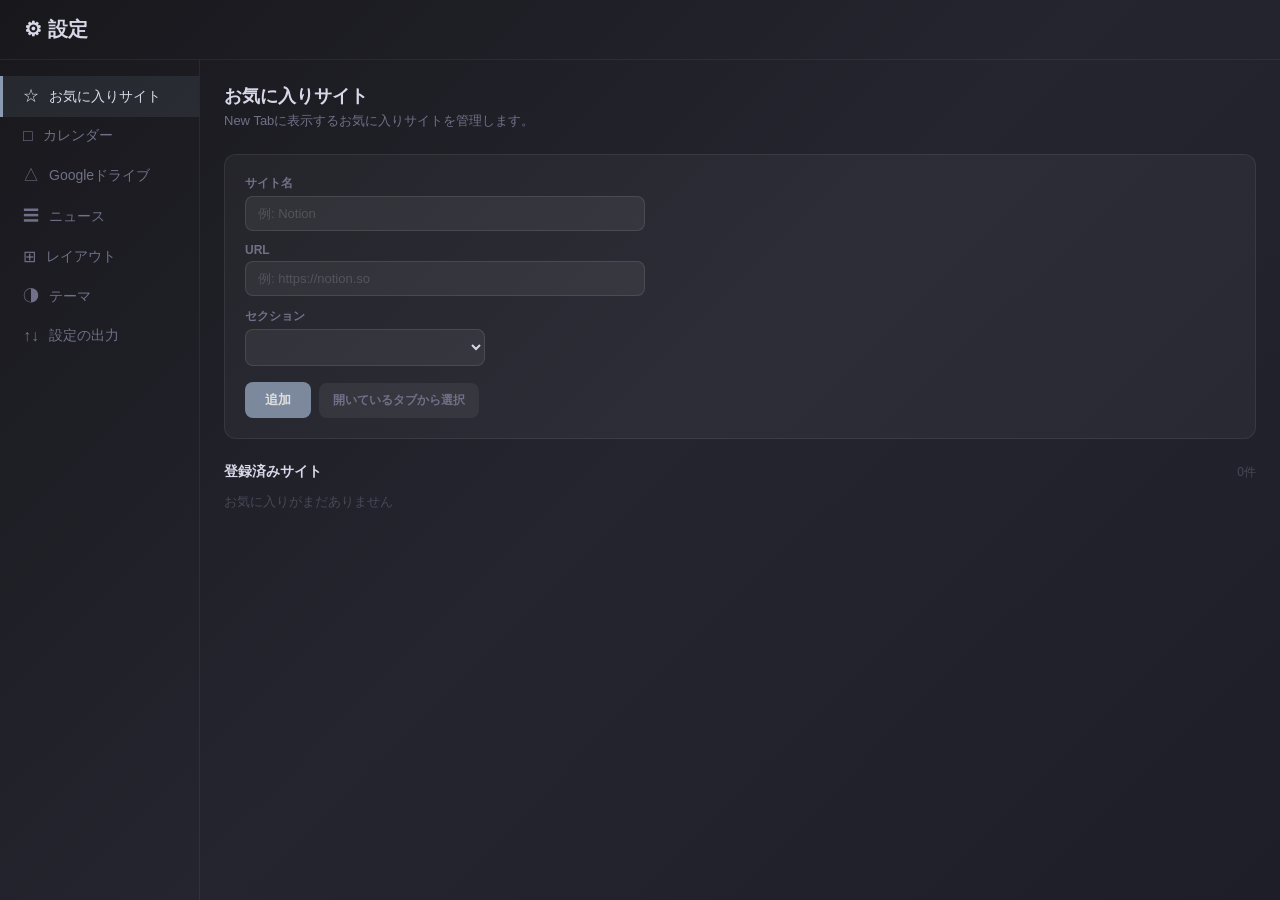
==== commit 718c43ab: "chore: 不要コード削除・バージョン1.0統一・予定追加に場所/説明欄を追加 - 未使用の js/search.js と検索エリアCSSを削除 - エクスポートversionを1.0に統一、v1." ====
--- a/options.html
+++ b/options.html
@@ -84,7 +84,7 @@
             <p class="empty-msg">お気に入りがまだありません</p>
           </div>
         </div>
-        <!-- カレンダー（v1.3: OAuth + iCal ハイブリッド対応） -->
+        <!-- カレンダー（OAuth + iCal ハイブリッド対応） -->
         <div class="settings-section" id="section-calendar">
           <h2 class="section-title">カレンダー</h2>
 
@@ -196,6 +196,18 @@
               <label style="display:flex;align-items:center;gap:6px;font-size:13px;color:var(--text-primary);cursor:pointer">
                 <input type="radio" name="drive-default-tab" value="starred"> ★ スター付き
               </label>
+            </div>
+          </div>
+          <div class="add-form" style="margin-bottom:20px">
+            <h3 style="font-size:14px;color:var(--text-heading);margin-bottom:12px">取得件数</h3>
+            <div style="display:flex;align-items:center;gap:10px">
+              <select id="drive-page-size" class="inline-select" style="min-width:unset;padding:6px 10px">
+                <option value="10">10件</option>
+                <option value="20">20件</option>
+                <option value="30">30件</option>
+                <option value="50">50件</option>
+                <option value="100">100件</option>
+              </select>
             </div>
           </div>
           <div class="cal-list-header">
--- a/css/options.css
+++ b/css/options.css
@@ -8,19 +8,19 @@
   --text-secondary: #8b9dc3;
   --text-muted: #666;
   --text-placeholder: rgba(255,255,255,0.3);
-  --accent: #6c63ff;
-  --accent-light: rgba(108,99,255,0.12);
-  --accent-glow: rgba(108,99,255,0.3);
+  --accent: #a78bfa;
+  --accent-light: rgba(167,139,250,0.12);
+  --accent-glow: rgba(167,139,250,0.3);
   --input-bg: rgba(255,255,255,0.08);
   --input-border: rgba(255,255,255,0.12);
-  --input-focus-border: rgba(108,99,255,0.6);
+  --input-focus-border: rgba(167,139,250,0.6);
   --input-focus-bg: rgba(255,255,255,0.12);
   --hover-bg: rgba(255,255,255,0.05);
   --divider: rgba(255,255,255,0.08);
   --danger: #ff6b6b;
   --danger-bg: rgba(255,107,107,0.15);
-  --sidebar-active-bg: rgba(108,99,255,0.12);
-  --sidebar-active-border: #6c63ff;
+  --sidebar-active-bg: rgba(167,139,250,0.12);
+  --sidebar-active-border: #a78bfa;
   --option-bg: #1e1b3a;
 }
 [data-theme="midnight"] {
@@ -28,26 +28,26 @@
   --card-bg: rgba(50,120,220,0.07); --card-border: rgba(50,120,220,0.12);
   --text-primary: #c8d6e8; --text-heading: #e8f0ff; --text-secondary: #6889b3; --text-muted: #3a5070;
   --text-placeholder: rgba(200,214,232,0.3);
-  --accent: #3d8bff; --accent-light: rgba(61,139,255,0.12); --accent-glow: rgba(61,139,255,0.3);
+  --accent: #38bdf8; --accent-light: rgba(56,189,248,0.12); --accent-glow: rgba(56,189,248,0.3);
   --input-bg: rgba(50,120,220,0.1); --input-border: rgba(50,120,220,0.15);
-  --input-focus-border: rgba(61,139,255,0.6); --input-focus-bg: rgba(50,120,220,0.18);
+  --input-focus-border: rgba(56,189,248,0.6); --input-focus-bg: rgba(50,120,220,0.18);
   --hover-bg: rgba(50,120,220,0.05); --divider: rgba(50,120,220,0.1);
   --danger: #ff6b6b; --danger-bg: rgba(255,107,107,0.15);
-  --sidebar-active-bg: rgba(61,139,255,0.12); --sidebar-active-border: #3d8bff;
+  --sidebar-active-bg: rgba(56,189,248,0.12); --sidebar-active-border: #38bdf8;
   --option-bg: #0c1e38;
 }
 [data-theme="forest"] {
-  --bg-gradient: linear-gradient(135deg, #060f08, #142a18, #0e2012);
-  --card-bg: rgba(60,180,100,0.06); --card-border: rgba(60,180,100,0.1);
-  --text-primary: #c0d8c8; --text-heading: #e0f0e4; --text-secondary: #5ea07a; --text-muted: #3a6050;
-  --text-placeholder: rgba(192,216,200,0.3);
-  --accent: #4caf50; --accent-light: rgba(76,175,80,0.12); --accent-glow: rgba(76,175,80,0.3);
-  --input-bg: rgba(60,180,100,0.08); --input-border: rgba(60,180,100,0.12);
-  --input-focus-border: rgba(76,175,80,0.6); --input-focus-bg: rgba(60,180,100,0.15);
-  --hover-bg: rgba(60,180,100,0.05); --divider: rgba(60,180,100,0.08);
-  --danger: #ff6b6b; --danger-bg: rgba(255,107,107,0.15);
-  --sidebar-active-bg: rgba(76,175,80,0.12); --sidebar-active-border: #4caf50;
-  --option-bg: #0c1a10;
+  --bg-gradient: linear-gradient(135deg, #f5c0d4, #f0a4bc, #fad0e2);
+  --card-bg: rgba(255,255,255,0.6); --card-border: rgba(200,40,100,0.15);
+  --text-primary: #4a1a30; --text-heading: #2d0b1e; --text-secondary: #a03560; --text-muted: #c07090;
+  --text-placeholder: rgba(74,26,48,0.35);
+  --accent: #e91e63; --accent-light: rgba(233,30,99,0.12); --accent-glow: rgba(233,30,99,0.25);
+  --input-bg: rgba(255,160,192,0.2); --input-border: rgba(200,40,100,0.2);
+  --input-focus-border: rgba(233,30,99,0.5); --input-focus-bg: rgba(255,160,192,0.3);
+  --hover-bg: rgba(255,160,192,0.15); --divider: rgba(200,40,100,0.12);
+  --danger: #c62828; --danger-bg: rgba(198,40,40,0.1);
+  --sidebar-active-bg: rgba(233,30,99,0.12); --sidebar-active-border: #e91e63;
+  --option-bg: #f8d8e4;
 }
 [data-theme="sunset"] {
   --bg-gradient: linear-gradient(135deg, #1a0e05, #33201a, #281208);
@@ -67,12 +67,12 @@
   --card-bg: rgba(255,255,255,0.7); --card-border: rgba(0,0,0,0.08);
   --text-primary: #333; --text-heading: #111; --text-secondary: #666; --text-muted: #999;
   --text-placeholder: rgba(0,0,0,0.25);
-  --accent: #5b57d1; --accent-light: rgba(91,87,209,0.1); --accent-glow: rgba(91,87,209,0.15);
+  --accent: #4b5563; --accent-light: rgba(75,85,99,0.1); --accent-glow: rgba(75,85,99,0.15);
   --input-bg: rgba(0,0,0,0.04); --input-border: rgba(0,0,0,0.1);
-  --input-focus-border: rgba(91,87,209,0.5); --input-focus-bg: rgba(0,0,0,0.06);
+  --input-focus-border: rgba(75,85,99,0.5); --input-focus-bg: rgba(0,0,0,0.06);
   --hover-bg: rgba(0,0,0,0.03); --divider: rgba(0,0,0,0.06);
   --danger: #e05555; --danger-bg: rgba(224,85,85,0.1);
-  --sidebar-active-bg: rgba(91,87,209,0.1); --sidebar-active-border: #5b57d1;
+  --sidebar-active-bg: rgba(75,85,99,0.1); --sidebar-active-border: #4b5563;
   --option-bg: #f0f0f5;
 }
 [data-theme="slate"] {
@@ -80,12 +80,12 @@
   --card-bg: rgba(255,255,255,0.04); --card-border: rgba(255,255,255,0.07);
   --text-primary: #b8b8c8; --text-heading: #d8d8e8; --text-secondary: #707088; --text-muted: #484858;
   --text-placeholder: rgba(184,184,200,0.25);
-  --accent: #7a7aff; --accent-light: rgba(122,122,255,0.1); --accent-glow: rgba(122,122,255,0.2);
+  --accent: #8b9ab0; --accent-light: rgba(139,154,176,0.12); --accent-glow: rgba(139,154,176,0.25);
   --input-bg: rgba(255,255,255,0.06); --input-border: rgba(255,255,255,0.1);
-  --input-focus-border: rgba(122,122,255,0.5); --input-focus-bg: rgba(255,255,255,0.1);
+  --input-focus-border: rgba(139,154,176,0.5); --input-focus-bg: rgba(255,255,255,0.1);
   --hover-bg: rgba(255,255,255,0.04); --divider: rgba(255,255,255,0.06);
   --danger: #ff6b6b; --danger-bg: rgba(255,107,107,0.12);
-  --sidebar-active-bg: rgba(122,122,255,0.1); --sidebar-active-border: #7a7aff;
+  --sidebar-active-bg: rgba(139,154,176,0.12); --sidebar-active-border: #8b9ab0;
   --option-bg: #1e1e26;
 }
 
@@ -103,6 +103,20 @@
 .options-header { display:flex; align-items:center; justify-content:space-between; padding:16px 24px; border-bottom:1px solid var(--divider); flex-shrink:0; }
 .options-header h1 { font-size:20px; color: var(--text-heading); }
 .options-body { display:flex; flex:1; overflow:hidden; }
+
+/* スクロールバー */
+.sidebar::-webkit-scrollbar,
+.main-pane::-webkit-scrollbar,
+.tab-picker::-webkit-scrollbar { width:4px; }
+.sidebar::-webkit-scrollbar-track,
+.main-pane::-webkit-scrollbar-track,
+.tab-picker::-webkit-scrollbar-track { background:transparent; }
+.sidebar::-webkit-scrollbar-thumb,
+.main-pane::-webkit-scrollbar-thumb,
+.tab-picker::-webkit-scrollbar-thumb { background:var(--input-border); border-radius:4px; }
+.sidebar::-webkit-scrollbar-thumb:hover,
+.main-pane::-webkit-scrollbar-thumb:hover,
+.tab-picker::-webkit-scrollbar-thumb:hover { background:var(--text-muted); }
 
 /* サイドバー */
 .sidebar { width:200px; flex-shrink:0; border-right:1px solid var(--divider); padding:16px 0; overflow-y:auto; }
@@ -168,8 +182,7 @@
 /* ===== タブピッカー ===== */
 .fav-form-actions { display:flex; align-items:center; gap:8px; flex-wrap:wrap; }
 .tab-picker { margin-top:8px; border:1px solid var(--card-border); border-radius:8px; overflow:hidden; max-height:220px; overflow-y:auto; background: var(--card-bg); }
-.tab-picker::-webkit-scrollbar { width:4px; }
-.tab-picker::-webkit-scrollbar-thumb { background: var(--divider); border-radius:2px; }
+
 .tab-item { display:flex; align-items:center; gap:10px; padding:8px 12px; cursor:pointer; transition:background 0.15s; }
 .tab-item:hover { background: var(--hover-bg); }
 .tab-favicon { width:16px; height:16px; border-radius:2px; flex-shrink:0; font-size:14px; }
@@ -250,7 +263,7 @@
 .account-status { font-size:11px; }
 .account-status.ok { color:var(--accent); }
 .account-status.expired { color:var(--danger); }
-/* ===== v1.3: 複数カレンダー管理UI ===== */
+/* ===== 複数カレンダー管理UI ===== */
 .cal-list-header { display:flex; align-items:center; justify-content:space-between; margin-bottom:12px; }
 .cal-list-header h3 { font-size:14px; color: var(--text-heading); }
 .calendar-list { display:flex; flex-direction:column; gap:2px; margin-bottom:16px; }
@@ -263,41 +276,12 @@
 .cal-color-input { width:32px; height:32px; border:none; border-radius:6px; cursor:pointer; background:transparent; padding:0; }
 .cal-color-input::-webkit-color-swatch-wrapper { padding:2px; }
 .cal-color-input::-webkit-color-swatch { border:1px solid var(--input-border); border-radius:4px; }
-/* ===== v1.3: カレンダーカラープリセット ===== */
+/* ===== カレンダーカラープリセット ===== */
 .cal-color-presets { display:flex; gap:6px; align-items:center; padding:4px 0; }
 .cal-preset-dot { width:20px; height:20px; border-radius:50%; cursor:pointer; border:2px solid transparent; transition:all 0.2s; flex-shrink:0; }
 .cal-preset-dot:hover { transform:scale(1.15); }
 .cal-preset-dot.active { border-color:var(--text-heading); }
 .cal-item-presets .cal-preset-dot { width:14px; height:14px; border-width:1.5px; }
-/* ===== レイアウトプレビュー ===== */
-/* ===== ミニスクリーンプレビュー ===== */
-.layout-preview-box { overflow:hidden; position:relative; background:var(--bg-gradient,#18181c); border:1px solid var(--card-border); border-radius:12px; margin-bottom:16px; }
-.mp-screen { display:flex; flex-direction:column; padding:14px 16px; gap:10px; }
-.mp-topbar { display:flex; gap:8px; flex-shrink:0; justify-content:center; }
-.mp-sb { height:16px; flex:1; max-width:180px; background:var(--input-bg); border:1px solid var(--input-border); border-radius:10px; opacity:0.7; }
-.mp-topbar[data-count="3"] .mp-sb { max-width:130px; }
-.mp-topbar[data-count="4"] .mp-sb { max-width:100px; }
-.mp-body { display:flex; gap:12px; overflow:hidden; }
-.mp-col { display:flex; flex-direction:column; gap:6px; min-width:0; overflow:hidden; }
-.mp-card { display:flex; flex-direction:column; background:var(--card-bg); border:1px solid var(--card-border); border-radius:8px; padding:8px 10px; overflow:hidden; min-height:0; }
-.mp-card-title { height:7px; width:45%; background:var(--text-secondary); border-radius:4px; margin-bottom:7px; opacity:0.35; flex-shrink:0; }
-/* Calendar */
-.mp-cal-hdr { height:5px; width:40%; background:var(--text-secondary); border-radius:3px; margin-bottom:5px; opacity:0.2; }
-.mp-cal { display:grid; grid-template-columns:repeat(7,1fr); gap:2px; flex:1; }
-.mp-cal > i { display:block; background:var(--hover-bg); border-radius:2px; aspect-ratio:1/1; }
-/* Favorites / Drive */
-.mp-row { display:flex; align-items:center; gap:5px; padding:2px 0; }
-.mp-row > i { display:block; width:12px; height:12px; border-radius:3px; background:var(--hover-bg); flex-shrink:0; }
-.mp-row > b { display:block; flex:1; height:5px; background:var(--hover-bg); border-radius:3px; }
-/* News */
-.mp-news { display:flex; align-items:flex-start; gap:5px; padding:3px 0; border-bottom:1px solid var(--divider); }
-.mp-news > i { display:block; width:22px; height:16px; border-radius:3px; background:var(--hover-bg); flex-shrink:0; }
-.mp-news > span { flex:1; display:flex; flex-direction:column; gap:2px; }
-.mp-news > span > b { display:block; height:5px; background:var(--hover-bg); border-radius:3px; }
-.mp-news > span > s { display:block; width:65%; height:4px; background:var(--hover-bg); border-radius:3px; opacity:0.55; text-decoration:none; }
-/* Empty */
-.mp-empty { flex:1; border:1px dashed var(--divider); border-radius:6px; opacity:0.2; min-height:40px; }
-
 /* ===== レイアウト設定 ===== */
 .layout-section-header { display:flex; align-items:center; justify-content:space-between; margin-bottom:6px; }
 .layout-section-header h3 { font-size:14px; color: var(--text-heading); }
